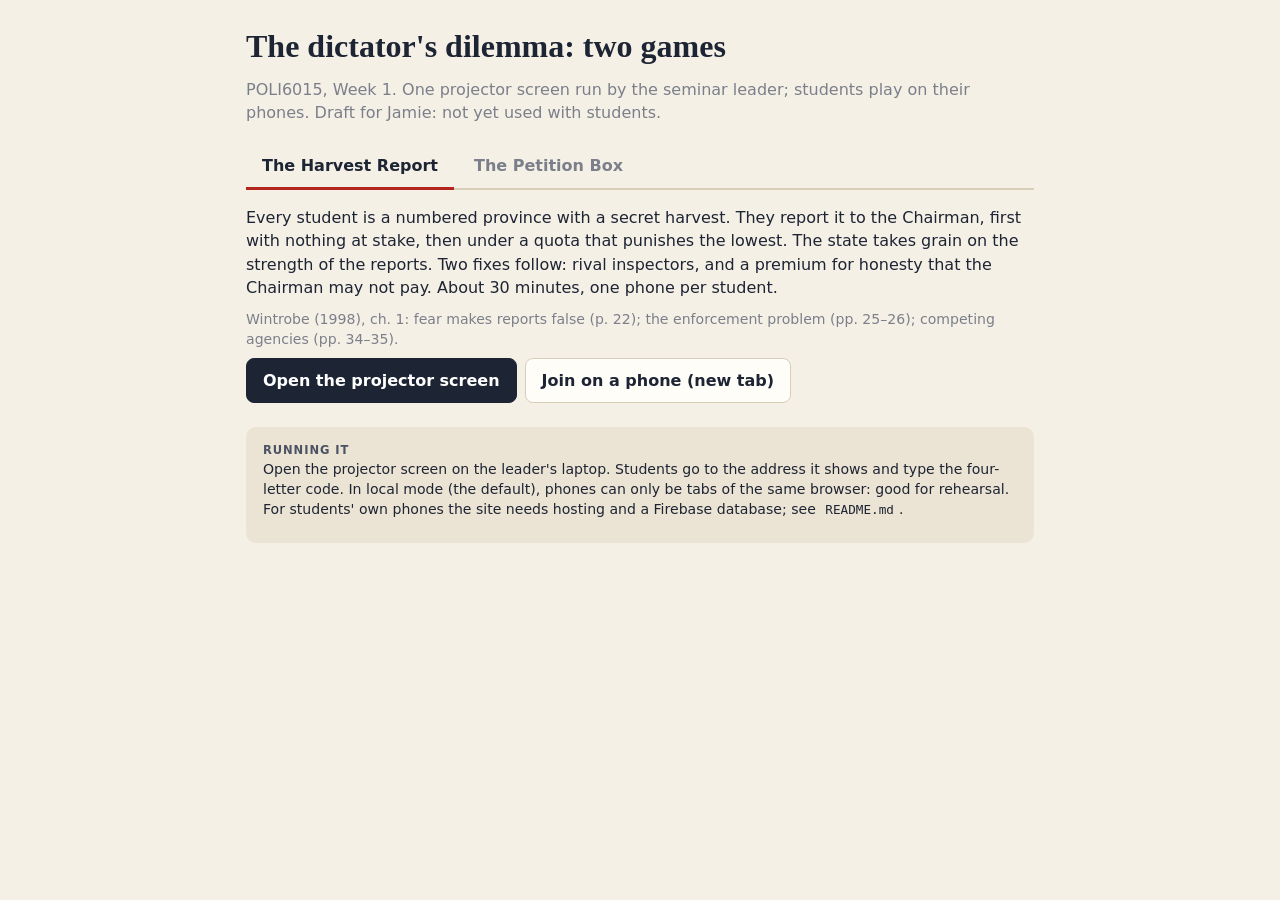
==== dilemma-games/index.html @ 718bf053 "Seize the State and the dictator's dilemma games, live mode (Firebase poli6015-games) Co-Authored-By" ====
<!doctype html>
<html lang="en-GB">
<head>
<meta charset="utf-8">
<meta name="viewport" content="width=device-width,initial-scale=1">
<title>Dictator's dilemma games</title>
<link rel="stylesheet" href="css/style.css">
</head>
<body>
<div class="wrap">
  <h1>The dictator's dilemma: two games</h1>
  <p class="muted">POLI6015, Week 1. One projector screen run by the seminar leader; students play on their phones. Draft for Jamie: not yet used with students.</p>
  <div class="tabs" role="tablist">
    <button class="tab on" data-tab="harvest" role="tab">The Harvest Report</button>
    <button class="tab" data-tab="petition" role="tab">The Petition Box</button>
  </div>
  <section class="panel" id="harvest">
    <p>Every student is a numbered province with a secret harvest. They report it to the Chairman, first with nothing at stake, then under a quota that punishes the lowest. The state takes grain on the strength of the reports. Two fixes follow: rival inspectors, and a premium for honesty that the Chairman may not pay. About 30 minutes, one phone per student.</p>
    <p class="small muted">Wintrobe (1998), ch. 1: fear makes reports false (p. 22); the enforcement problem (pp. 25–26); competing agencies (pp. 34–35).</p>
    <div class="rowc"><a class="btn primary" href="host.html?game=harvest">Open the projector screen</a><a class="btn" href="play.html" target="_blank" rel="noopener">Join on a phone (new tab)</a></div>
  </section>
  <section class="panel hidden" id="petition">
    <p>One team rules; four teams are provinces with a hidden grievance; the Police Chief has a private phone. Each year the Palace spends 8 tokens on gifts, police, petition boxes, the Chief or a Swiss account, and the provinces praise, stay silent, petition or protest. Do you open the box? About 35 minutes over four years, one phone per team plus one for the Chief.</p>
    <p class="small muted">Wintrobe (1998), ch. 1: the paradox and the subject's dilemma (p. 22); repression and loyalty (p. 33); the security forces as the main threat (p. 34); rents (p. 36); power traded for security (p. 38).</p>
    <div class="rowc"><a class="btn primary" href="host.html?game=petition">Open the projector screen</a><a class="btn" href="play.html" target="_blank" rel="noopener">Join on a phone (new tab)</a></div>
  </section>
  <div class="card flat">
    <div class="caps">Running it</div>
    <p class="small">Open the projector screen on the leader's laptop. Students go to the address it shows and type the four-letter code. In local mode (the default), phones can only be tabs of the same browser: good for rehearsal. For students' own phones the site needs hosting and a Firebase database; see <code>README.md</code>.</p>
  </div>
</div>
<script>
  document.querySelectorAll('.tab').forEach((t) => t.addEventListener('click', () => {
    document.querySelectorAll('.tab').forEach((x) => x.classList.toggle('on', x === t));
    document.querySelectorAll('.panel').forEach((p) => p.classList.toggle('hidden', p.id !== t.dataset.tab));
    try { localStorage.setItem('dg:tab', t.dataset.tab); } catch (e) {}
  }));
  try { const t = localStorage.getItem('dg:tab'); if (t) document.querySelector(`[data-tab="${t}"]`)?.click(); } catch (e) {}
</script>
</body>
</html>
---- dilemma-games/css/style.css ----
/* Week 1 dilemma games: projector and phone styles (palette from Seize the State). */
:root {
  --paper: #f5f0e6; --paper-2: #ebe3d3; --card: #fffdf8; --ink: #1d2433; --ink-soft: #4a5263; --muted: #7b7f8a;
  --line: #d8cdb9; --accent: #b3261e; --accent-soft: #f4dcd6; --gold: #a8801f; --ok: #2c7a4b; --ok-soft: #dcefe2;
  --warn: #b5641a; --warn-soft: #f6e6cf; --radius: 10px;
  --shadow: 0 1px 2px rgba(29, 36, 51, .06), 0 4px 16px rgba(29, 36, 51, .06);
  --display: Georgia, 'Times New Roman', serif; --sans: system-ui, -apple-system, 'Segoe UI', sans-serif;
}
* { box-sizing: border-box; }
html, body { margin: 0; }
body { background: var(--paper); color: var(--ink); font-family: var(--sans); font-size: 16px; line-height: 1.45; }
h1, h2, h3 { font-family: var(--display); font-weight: 600; line-height: 1.15; margin: 0 0 .4em; }
h1 { font-size: 2rem; } h2 { font-size: 1.5rem; } h3 { font-size: 1.2rem; }
p { margin: 0 0 .6em; }
code { background: var(--paper-2); padding: 1px 5px; border-radius: 4px; font-size: .9em; }
.wrap { max-width: 820px; margin: 0 auto; padding: 28px 16px; }
.muted { color: var(--muted); } .small { font-size: .88rem; } .caps { text-transform: uppercase; letter-spacing: .08em; font-size: .72rem; font-weight: 700; color: var(--ink-soft); }
.hidden { display: none !important; }
.good { color: var(--ok); } .bad { color: var(--accent); } .warn { color: var(--warn); }
.card { background: var(--card); border: 1px solid var(--line); border-radius: var(--radius); padding: 14px 16px; margin: 0 0 12px; box-shadow: var(--shadow); }
.card.flat { box-shadow: none; background: var(--paper-2); border-color: transparent; }
.card.good { border-left: 5px solid var(--ok); color: inherit; } .card.bad { border-left: 5px solid var(--accent); color: inherit; }
.btn { display: inline-flex; align-items: center; justify-content: center; gap: 6px; font: inherit; font-weight: 600; padding: 10px 16px; border-radius: 8px; border: 1px solid var(--line); background: var(--card); color: var(--ink); cursor: pointer; text-decoration: none; min-height: 44px; }
.btn:hover { border-color: var(--ink-soft); }
.btn.primary { background: var(--ink); color: #fff; border-color: var(--ink); }
.btn.ghost { background: transparent; }
.btn:disabled { opacity: .45; cursor: not-allowed; }
.btn.wide { width: 100%; margin: 6px 0; }
.link { background: none; border: 0; color: var(--accent); text-decoration: underline; cursor: pointer; font: inherit; font-size: .8rem; }
.rowc { display: flex; flex-wrap: wrap; gap: 8px; align-items: center; margin: 8px 0; }
.rowb { display: flex; justify-content: space-between; gap: 10px; align-items: center; padding: 4px 0; border-bottom: 1px dashed var(--line); }
.stack { display: flex; flex-direction: column; gap: 6px; }
.chip { display: inline-block; min-width: 2.2em; text-align: center; padding: 2px 8px; border-radius: 999px; background: var(--paper-2); font-weight: 700; margin: 2px; }
.chips.big .chip { font-size: 1.6rem; padding: 6px 16px; }
.tag { display: inline-block; font-size: .72rem; font-weight: 700; padding: 1px 7px; border-radius: 999px; background: var(--paper-2); color: var(--ink-soft); margin: 2px 4px 2px 0; }
.tag.good { background: var(--ok-soft); color: var(--ok); } .tag.bad { background: var(--accent-soft); color: var(--accent); } .tag.warn { background: var(--warn-soft); color: var(--warn); }

/* index tabs */
.tabs { display: flex; gap: 4px; border-bottom: 2px solid var(--line); margin: 20px 0 0; }
.tab { font: inherit; font-weight: 700; padding: 10px 16px; border: 0; background: none; cursor: pointer; color: var(--muted); border-bottom: 3px solid transparent; margin-bottom: -2px; }
.tab.on { color: var(--ink); border-bottom-color: var(--accent); }
.panel { padding: 16px 0; }

/* projector */
.hostbody { overflow: hidden; }
.host { display: grid; grid-template-rows: auto 1fr auto; height: 100vh; }
.host header { display: flex; justify-content: space-between; align-items: center; padding: 10px 22px; background: var(--ink); color: #fff; }
.gname { font-family: var(--display); font-size: 1.3rem; margin-right: 18px; }
.round { color: #c9cbd3; }
.hright { display: flex; align-items: center; gap: 10px; }
.host header .btn.ghost { color: #fff; border-color: #555c6c; min-height: 36px; padding: 6px 12px; }
.badge { background: var(--warn); color: #fff; font-size: .75rem; font-weight: 700; padding: 3px 8px; border-radius: 6px; }
.host main { overflow: auto; padding: 18px 26px; font-size: 1.1rem; }
.host footer { display: flex; align-items: center; gap: 12px; padding: 10px 22px; border-top: 1px solid var(--line); background: var(--card); }
.why { flex: 1; color: var(--muted); font-size: .95rem; text-align: right; }
.menu { position: fixed; inset: 0; background: rgba(29, 36, 51, .45); display: flex; align-items: flex-start; justify-content: flex-end; padding: 60px 20px; z-index: 10; }
.menu .card { width: 380px; }
.split { display: grid; grid-template-columns: 1fr 1fr; gap: 26px; }
.split.wide { grid-template-columns: 3fr 2fr; }
.join { display: flex; gap: 18px; align-items: center; }
.qr { width: 170px; height: 170px; flex: none; }
.qr svg { width: 100%; height: 100%; }
.url { font-weight: 700; word-break: break-all; font-size: 1.05rem; }
.code { display: inline-block; font-family: ui-monospace, Menlo, monospace; font-size: 2.6rem; font-weight: 800; letter-spacing: .18em; background: var(--paper-2); padding: 4px 14px; border-radius: 8px; }
.code.sm { font-size: 1rem; padding: 2px 8px; background: #2c3445; color: #fff; flex: none; white-space: nowrap; letter-spacing: .12em; }
.script { background: var(--card); border-left: 6px solid var(--accent); padding: 14px 20px; margin: 0 0 16px; border-radius: 0 var(--radius) var(--radius) 0; }
.script p { font-family: var(--display); font-size: 1.55rem; line-height: 1.3; margin: 4px 0 0; }
.provgrid { display: flex; flex-wrap: wrap; gap: 8px; margin: 12px 0; }
.prov { position: relative; width: 66px; height: 66px; border-radius: 10px; display: flex; flex-direction: column; align-items: center; justify-content: center; font-size: 1.5rem; font-weight: 800; border: 2px solid var(--line); background: var(--card); color: var(--muted); font-family: inherit; }
.prov small { font-size: .6rem; font-weight: 600; }
.prov.in { background: var(--ok-soft); border-color: var(--ok); color: var(--ok); }
.prov.insp { background: var(--warn-soft); border-color: var(--warn); color: var(--warn); }
.prov.idle { opacity: .45; }
.prov.rm { cursor: pointer; } .prov.rm b { position: absolute; top: 1px; right: 6px; font-size: .8rem; color: var(--muted); }
.stats { display: flex; flex-wrap: wrap; gap: 12px; margin: 0 0 16px; }
.stat { background: var(--card); border: 1px solid var(--line); border-radius: var(--radius); padding: 10px 18px; min-width: 150px; }
.stat .num { font-family: var(--display); font-size: 2.6rem; font-weight: 700; line-height: 1.1; }
.stat.warn .num { color: var(--warn); } .stat.bad .num { color: var(--accent); } .stat.dim { opacity: .6; }
.row2 { display: grid; grid-template-columns: 1fr 1fr; gap: 14px; }
.cards { display: grid; grid-template-columns: repeat(auto-fill, minmax(118px, 1fr)); gap: 8px; margin: 0 0 12px; }
.pcard { background: var(--card); border: 1px solid var(--line); border-radius: 8px; padding: 6px 8px; line-height: 1.3; }
.pcard .pn { font-weight: 800; font-size: 1.2rem; }
.pcard.famine { background: var(--accent-soft); border-color: var(--accent); }
.bars { display: flex; flex-direction: column; gap: 12px; }
.barrow .lab { font-weight: 700; font-size: .95rem; margin-bottom: 3px; }
.barpair { display: flex; flex-direction: column; gap: 3px; }
.bar { height: 26px; border-radius: 5px; display: flex; align-items: center; padding: 0 8px; color: #fff; font-size: .85rem; font-weight: 700; white-space: nowrap; min-width: 90px; }
.bar.rep { background: var(--warn); } .bar.tru { background: var(--ok); }
/* petition board */
.board { display: grid; grid-template-columns: 1fr 1fr; gap: 14px; margin-bottom: 14px; }
.gauge { background: var(--card); border: 1px solid var(--line); border-radius: var(--radius); padding: 10px 14px; }
.gnum { font-family: var(--display); font-size: 2.6rem; font-weight: 700; line-height: 1.1; }
.gnum small { font-size: 1rem; color: var(--muted); font-weight: 400; }
.meter { display: flex; gap: 3px; margin: 6px 0; }
.meter .cell { flex: 1; height: 14px; border-radius: 3px; background: var(--paper-2); position: relative; }
.meter.stab .cell.on { background: var(--ok); }
.meter.str .cell.on { background: var(--ink-soft); }
.meter.g .cell.on { background: var(--warn); }
.meter .cell.mark { outline: 2px solid var(--accent); outline-offset: 1px; }
.provs { display: grid; grid-template-columns: repeat(4, 1fr); gap: 10px; }
.pv { background: var(--card); border: 2px solid var(--line); border-radius: var(--radius); padding: 10px; min-height: 130px; }
.pv.protest { border-color: var(--accent); } .pv.crushed { border-color: var(--ink-soft); background: var(--paper-2); }
.pvname { font-family: var(--display); font-weight: 700; font-size: 1.25rem; }
.pvsig { font-size: 1.05rem; margin-top: 6px; }
.prompt { font-family: var(--display); font-size: 1.4rem; line-height: 1.3; }
.status { font-weight: 700; color: var(--ink-soft); }
.log { background: var(--card); border: 1px solid var(--line); border-radius: var(--radius); padding: 10px 14px; font-size: .98rem; }
.log p { margin: 0 0 6px; } .log p.bad { color: var(--accent); font-weight: 700; } .log p.warn { color: var(--warn); }
.seats { display: grid; grid-template-columns: repeat(3, 1fr); gap: 8px; margin-bottom: 12px; }
.seat { border: 2px solid var(--line); border-radius: 8px; padding: 8px 10px; display: flex; flex-direction: column; background: var(--card); }
.seat span { font-size: .85rem; color: var(--muted); } .seat.in { border-color: var(--ok); background: var(--ok-soft); }
label { display: block; margin: 6px 0; font-size: .95rem; }
select { font: inherit; padding: 4px 6px; border-radius: 6px; border: 1px solid var(--line); background: #fff; }
table.reveal { border-collapse: collapse; width: 100%; font-size: .95rem; }
table.reveal th, table.reveal td { border: 1px solid var(--line); padding: 5px 7px; text-align: left; vertical-align: top; background: var(--card); }
table.reveal td.hit { background: var(--ok-soft); } table.reveal td.miss { background: var(--accent-soft); }
/* leader sheet */
.sheetwrap table.sheet { border-collapse: collapse; width: 100%; }
.sheetwrap th, .sheetwrap td { border-bottom: 1px solid var(--line); padding: 6px; text-align: left; }
.sheetwrap input { width: 70px; font: inherit; padding: 4px; }

/* phone */
.phone { max-width: 480px; margin: 0 auto; padding: 14px 16px 40px; }
.phead { display: flex; justify-content: space-between; align-items: flex-end; gap: 10px; background: var(--ink); color: #fff; border-radius: var(--radius); padding: 12px 16px; margin-bottom: 12px; }
.phead .caps { color: #c9cbd3; }
.pnum { font-family: var(--display); font-size: 2.6rem; font-weight: 700; line-height: 1; }
.harvest { text-align: right; } .harvest .pnum { color: #f1d38a; }
.pseat { font-family: var(--display); font-size: 1.6rem; font-weight: 700; }
.mini { font-size: .85rem; color: #c9cbd3; text-align: right; }
.pbody { font-size: 1.02rem; }
.keypad { display: grid; grid-template-columns: repeat(5, 1fr); gap: 8px; margin: 10px 0; }
.key { font: inherit; font-size: 1.35rem; font-weight: 800; height: 54px; border-radius: 10px; border: 2px solid var(--line); background: var(--card); color: var(--ink); cursor: pointer; }
.key.on { background: var(--ink); color: #fff; border-color: var(--ink); }
.codein { font: inherit; font-family: ui-monospace, Menlo, monospace; font-size: 2.2rem; letter-spacing: .3em; text-transform: uppercase; width: 100%; padding: 10px; border-radius: 8px; border: 2px solid var(--line); text-align: center; margin-bottom: 8px; }
.griev { background: var(--card); border: 1px solid var(--line); border-radius: var(--radius); padding: 10px 14px; margin-bottom: 8px; }
.btn.sig { flex-direction: column; align-items: flex-start; text-align: left; }
.btn.sig span { font-weight: 400; font-size: .85rem; }
.btn.sig.primary span { color: #dfe1e8; }
.prow { border-bottom: 1px solid var(--line); padding: 8px 0; }
.ctl { display: flex; align-items: center; gap: 8px; margin: 4px 0; }
.ctl span { flex: 1; font-size: .92rem; }
.ctl b { min-width: 1.4em; text-align: center; }
.pm { font: inherit; font-weight: 800; width: 38px; height: 38px; border-radius: 8px; border: 1px solid var(--line); background: var(--card); cursor: pointer; }
.btn.sm2 { min-width: 54px; }
.tog { display: flex; align-items: center; gap: 8px; font-size: .92rem; margin: 4px 0; }
.tog input { width: 20px; height: 20px; }
.tokens { font-size: 1.1rem; margin: 10px 0 4px; } .tokens.bad { color: var(--accent); }

@media (max-width: 900px) {
  .hostbody { overflow: auto; } .host { height: auto; min-height: 100vh; }
  .split, .split.wide, .row2, .board { grid-template-columns: 1fr; }
  .provs { grid-template-columns: repeat(2, 1fr); }
  .join { flex-direction: column; align-items: flex-start; }
}
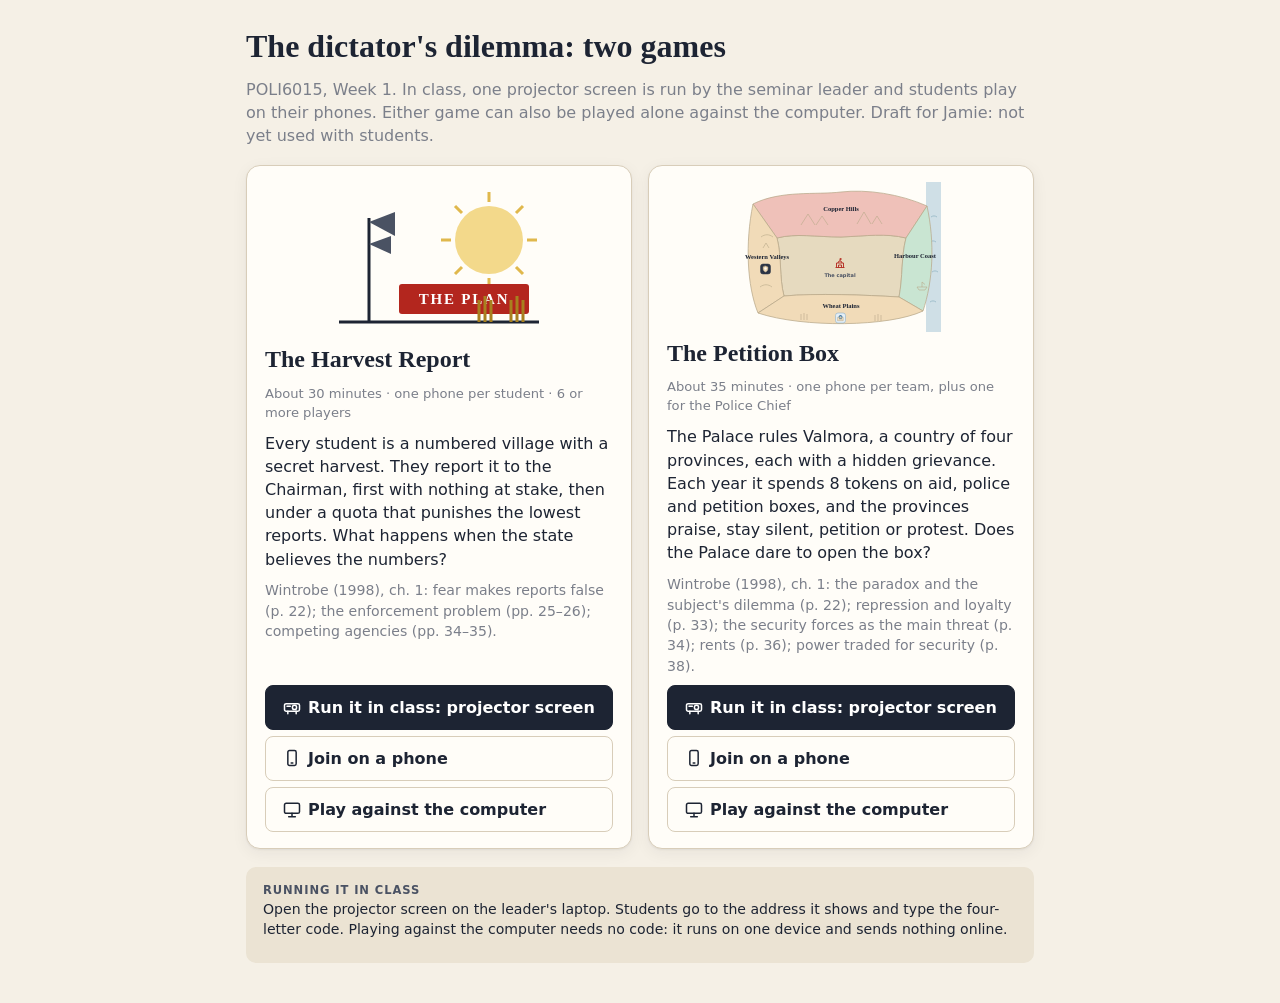
==== commit 5319efeb: "Dilemma games: redesigned screens, play against the computer, end-of-game fix Illustrated screens an" ====
--- a/dilemma-games/index.html
+++ b/dilemma-games/index.html
@@ -9,33 +9,43 @@
 <body>
 <div class="wrap">
   <h1>The dictator's dilemma: two games</h1>
-  <p class="muted">POLI6015, Week 1. One projector screen run by the seminar leader; students play on their phones. Draft for Jamie: not yet used with students.</p>
-  <div class="tabs" role="tablist">
-    <button class="tab on" data-tab="harvest" role="tab">The Harvest Report</button>
-    <button class="tab" data-tab="petition" role="tab">The Petition Box</button>
+  <p class="muted">POLI6015, Week 1. In class, one projector screen is run by the seminar leader and students play on their phones. Either game can also be played alone against the computer. Draft for Jamie: not yet used with students.</p>
+  <div class="hero">
+    <div class="gcard">
+      <div id="art-harvest"></div>
+      <h2>The Harvest Report</h2>
+      <p class="meta">About 30 minutes · one phone per student · 6 or more players</p>
+      <p>Every student is a numbered village with a secret harvest. They report it to the Chairman, first with nothing at stake, then under a quota that punishes the lowest reports. What happens when the state believes the numbers?</p>
+      <p class="small muted">Wintrobe (1998), ch. 1: fear makes reports false (p. 22); the enforcement problem (pp. 25–26); competing agencies (pp. 34–35).</p>
+      <div class="acts">
+        <a class="btn primary" href="host.html?game=harvest"><span data-ic="projector"></span>Run it in class: projector screen</a>
+        <a class="btn" href="play.html" target="_blank" rel="noopener"><span data-ic="phone"></span>Join on a phone</a>
+        <a class="btn" href="solo.html?game=harvest"><span data-ic="computer"></span>Play against the computer</a>
+      </div>
+    </div>
+    <div class="gcard">
+      <div id="art-petition"></div>
+      <h2>The Petition Box</h2>
+      <p class="meta">About 35 minutes · one phone per team, plus one for the Police Chief</p>
+      <p>The Palace rules Valmora, a country of four provinces, each with a hidden grievance. Each year it spends 8 tokens on aid, police and petition boxes, and the provinces praise, stay silent, petition or protest. Does the Palace dare to open the box?</p>
+      <p class="small muted">Wintrobe (1998), ch. 1: the paradox and the subject's dilemma (p. 22); repression and loyalty (p. 33); the security forces as the main threat (p. 34); rents (p. 36); power traded for security (p. 38).</p>
+      <div class="acts">
+        <a class="btn primary" href="host.html?game=petition"><span data-ic="projector"></span>Run it in class: projector screen</a>
+        <a class="btn" href="play.html" target="_blank" rel="noopener"><span data-ic="phone"></span>Join on a phone</a>
+        <a class="btn" href="solo.html?game=petition"><span data-ic="computer"></span>Play against the computer</a>
+      </div>
+    </div>
   </div>
-  <section class="panel" id="harvest">
-    <p>Every student is a numbered province with a secret harvest. They report it to the Chairman, first with nothing at stake, then under a quota that punishes the lowest. The state takes grain on the strength of the reports. Two fixes follow: rival inspectors, and a premium for honesty that the Chairman may not pay. About 30 minutes, one phone per student.</p>
-    <p class="small muted">Wintrobe (1998), ch. 1: fear makes reports false (p. 22); the enforcement problem (pp. 25–26); competing agencies (pp. 34–35).</p>
-    <div class="rowc"><a class="btn primary" href="host.html?game=harvest">Open the projector screen</a><a class="btn" href="play.html" target="_blank" rel="noopener">Join on a phone (new tab)</a></div>
-  </section>
-  <section class="panel hidden" id="petition">
-    <p>One team rules; four teams are provinces with a hidden grievance; the Police Chief has a private phone. Each year the Palace spends 8 tokens on gifts, police, petition boxes, the Chief or a Swiss account, and the provinces praise, stay silent, petition or protest. Do you open the box? About 35 minutes over four years, one phone per team plus one for the Chief.</p>
-    <p class="small muted">Wintrobe (1998), ch. 1: the paradox and the subject's dilemma (p. 22); repression and loyalty (p. 33); the security forces as the main threat (p. 34); rents (p. 36); power traded for security (p. 38).</p>
-    <div class="rowc"><a class="btn primary" href="host.html?game=petition">Open the projector screen</a><a class="btn" href="play.html" target="_blank" rel="noopener">Join on a phone (new tab)</a></div>
-  </section>
   <div class="card flat">
-    <div class="caps">Running it</div>
-    <p class="small">Open the projector screen on the leader's laptop. Students go to the address it shows and type the four-letter code. In local mode (the default), phones can only be tabs of the same browser: good for rehearsal. For students' own phones the site needs hosting and a Firebase database; see <code>README.md</code>.</p>
+    <div class="caps">Running it in class</div>
+    <p class="small">Open the projector screen on the leader's laptop. Students go to the address it shows and type the four-letter code. Playing against the computer needs no code: it runs on one device and sends nothing online.</p>
   </div>
 </div>
-<script>
-  document.querySelectorAll('.tab').forEach((t) => t.addEventListener('click', () => {
-    document.querySelectorAll('.tab').forEach((x) => x.classList.toggle('on', x === t));
-    document.querySelectorAll('.panel').forEach((p) => p.classList.toggle('hidden', p.id !== t.dataset.tab));
-    try { localStorage.setItem('dg:tab', t.dataset.tab); } catch (e) {}
-  }));
-  try { const t = localStorage.getItem('dg:tab'); if (t) document.querySelector(`[data-tab="${t}"]`)?.click(); } catch (e) {}
+<script type="module">
+  import { icon, chairmanScene, valmoraMap } from './js/art.js';
+  document.getElementById('art-harvest').innerHTML = chairmanScene();
+  document.getElementById('art-petition').innerHTML = valmoraMap({ prov: { north: { mood: 'H' }, south: { mood: 'M', box: true }, east: { mood: 'L' }, west: { mood: 'M', police: true } } });
+  document.querySelectorAll('[data-ic]').forEach((el) => { el.outerHTML = icon(el.dataset.ic); });
 </script>
 </body>
 </html>
--- a/dilemma-games/css/style.css
+++ b/dilemma-games/css/style.css
@@ -152,3 +152,191 @@
   .provs { grid-template-columns: repeat(2, 1fr); }
   .join { flex-direction: column; align-items: flex-start; }
 }
+
+/* ===== 2026-11-25 redesign: drawings, steps, plain-language explanations ===== */
+:root { --calm: #2c7a4b; --calm-soft: #dcefe2; --restless: #b5641a; --restless-soft: #f6e6cf; --angry: #b3261e; --angry-soft: #f4dcd6;
+  --sea: #cfdfe6; --land: #efe6d2; --land-2: #e6dabf; --grain: #a8801f; --grain-soft: #f3e6bf; }
+.ic { width: 1.25em; height: 1.25em; vertical-align: -0.25em; flex: none; }
+.ic.lg { width: 2.2em; height: 2.2em; } .ic.xl { width: 3em; height: 3em; }
+
+/* steps */
+.stepper { list-style: none; display: flex; flex-wrap: wrap; gap: 4px 14px; padding: 0; margin: 0 0 12px; font-size: .82rem; color: var(--muted); }
+.stepper li { display: flex; align-items: center; gap: 5px; }
+.stepper li span { display: inline-flex; width: 20px; height: 20px; border-radius: 50%; align-items: center; justify-content: center; border: 1.5px solid var(--line); font-weight: 700; font-size: .72rem; }
+.stepper li.done { color: var(--ink-soft); } .stepper li.done span { background: var(--paper-2); }
+.stepper li.on { color: var(--ink); font-weight: 700; } .stepper li.on span { background: var(--accent); border-color: var(--accent); color: #fff; }
+
+/* explanation banner */
+.explain { display: flex; gap: 16px; align-items: flex-start; background: var(--card); border: 1px solid var(--line); border-radius: var(--radius); padding: 14px 18px; margin: 0 0 14px; box-shadow: var(--shadow); }
+.explain h2 { font-size: 1.45rem; } .explain p { margin: 0 0 6px; }
+.exart { flex: none; width: 150px; } .exart .scene { width: 100%; height: auto; }
+.exrow { display: grid; grid-template-columns: 1fr 1fr; gap: 14px; margin-top: 8px; padding-top: 8px; border-top: 1px dashed var(--line); }
+.exrow p { font-size: .98rem; }
+.host .explain p { font-size: 1.15rem; }
+
+/* before -> after */
+.chg { display: flex; flex-wrap: wrap; align-items: baseline; gap: 4px 10px; padding: 6px 0; border-bottom: 1px dashed var(--line); }
+.chl { font-weight: 600; } .chv { font-variant-numeric: tabular-nums; } .chw { flex-basis: 100%; font-size: .86rem; color: var(--muted); }
+.upv { color: var(--accent); } .downv { color: var(--ok); }
+.chg.good .upv { color: var(--ok); } .chg.good .downv { color: var(--accent); }
+
+/* moods */
+.mood { display: inline-flex; align-items: center; gap: 5px; font-weight: 700; padding: 2px 10px; border-radius: 999px; font-size: .9rem; }
+.mood.L { background: var(--calm-soft); color: var(--calm); } .mood.M { background: var(--restless-soft); color: var(--restless); } .mood.H { background: var(--angry-soft); color: var(--angry); }
+.moodscale { display: grid; grid-template-columns: 4fr 3fr 4fr; gap: 4px; margin: 6px 0; font-size: .78rem; text-align: center; font-weight: 700; }
+.moodscale div { padding: 5px 0; border-radius: 6px; opacity: .55; }
+.moodscale .L { background: var(--calm-soft); color: var(--calm); } .moodscale .M { background: var(--restless-soft); color: var(--restless); } .moodscale .H { background: var(--angry-soft); color: var(--angry); }
+.moodscale .on { opacity: 1; outline: 2px solid currentColor; }
+.gauge10 { display: grid; grid-template-columns: repeat(11, 1fr); gap: 2px; margin: 4px 0; }
+.gauge10 span { height: 12px; border-radius: 3px; background: var(--paper-2); }
+.gauge10 span.L { background: var(--calm); } .gauge10 span.M { background: var(--restless); } .gauge10 span.H { background: var(--angry); }
+.gauge10 span.off { opacity: .18; }
+
+/* the map */
+.map { width: 100%; height: auto; display: block; }
+.map .sea { fill: var(--sea); } .map .wave { stroke: #8fb3c2; stroke-width: 1.5; fill: none; }
+.map .region path:first-child { fill: var(--land); stroke: #b9a98a; stroke-width: 1.5; }
+.map .region.centre path { fill: var(--land-2); }
+.map .region .decor { fill: none; stroke: #b9a98a; stroke-width: 1.2; }
+.map .region.protest path:first-child { fill: #f1c9c2; } .map .region.crushed path:first-child { fill: #d9d6cf; }
+.map .region.petition path:first-child { fill: #d7e6f1; }
+.map .region.mood-L path:first-child { fill: #c9e5d2; } .map .region.mood-M path:first-child { fill: #f1dbb8; } .map .region.mood-H path:first-child { fill: #efc1b9; }
+.map .region.dim { opacity: .5; } .map .region.you path:first-child { stroke: var(--ink); stroke-width: 3; }
+.map .rname { font-family: var(--display); font-size: 13px; font-weight: 700; fill: var(--ink); }
+.map .rnote { font-size: 10px; fill: var(--calm); font-weight: 700; }
+.map .cname { font-size: 10px; fill: var(--ink-soft); font-weight: 700; }
+.map .capicon { stroke: var(--accent); fill: none; stroke-width: 1.8; }
+.map .badge rect { fill: #fff; stroke: var(--line); }
+.map .badge g { stroke: var(--ink-soft); fill: none; stroke-width: 2.2; stroke-linecap: round; stroke-linejoin: round; }
+.map .b-police rect { fill: #2c3445; stroke: #2c3445; } .map .b-police g { stroke: #fff; }
+.map .b-box rect { fill: #e3eef6; stroke: #7ea6c2; } .map .b-box g { stroke: #2f6690; }
+.map .b-pending rect { fill: var(--warn-soft); stroke: var(--warn); } .map .b-pending g { stroke: var(--warn); }
+.map .b-aid rect { fill: var(--calm-soft); stroke: var(--calm); } .map .b-aid g { stroke: var(--calm); }
+.map .b-protest rect { fill: var(--angry); stroke: var(--angry); } .map .b-protest g { stroke: #fff; }
+.map .b-petition rect { fill: #2f6690; stroke: #2f6690; } .map .b-petition g { stroke: #fff; }
+.mapkey { display: flex; flex-wrap: wrap; gap: 6px 14px; font-size: .8rem; color: var(--ink-soft); margin: 6px 0 0; }
+.mapkey span { display: inline-flex; align-items: center; gap: 4px; }
+
+/* scene illustrations */
+.scene .sun { fill: #f3d98b; } .scene .rays { stroke: #e0b84c; stroke-width: 3; }
+.scene .pole, .scene .ground { stroke: var(--ink); stroke-width: 3; fill: none; }
+.scene .horn { fill: var(--ink-soft); } .scene .banner { fill: var(--accent); }
+.scene .bantext { fill: #fff; font-family: var(--display); font-size: 15px; font-weight: 700; letter-spacing: .12em; }
+.scene .wheat { stroke: var(--grain); stroke-width: 3; }
+.scene .wall { fill: #efe3c8; stroke: var(--ink-soft); stroke-width: 2; } .scene .roof { fill: #d8c49a; stroke: var(--ink-soft); stroke-width: 2; }
+.scene .dome { fill: #c9a656; stroke: var(--ink-soft); stroke-width: 2; } .scene .flag { stroke: var(--accent); stroke-width: 3; fill: var(--accent); }
+.scene .col { stroke: var(--ink-soft); stroke-width: 4; } .scene .door { fill: var(--ink-soft); }
+.scene .guard { fill: #2c3445; }
+
+/* palace move cards */
+.mv { display: grid; grid-template-columns: auto 1fr auto; gap: 10px; align-items: start; padding: 10px 0; border-top: 1px solid var(--line); }
+.mv .ic { width: 28px; height: 28px; margin-top: 2px; }
+.mv h4 { margin: 0; font-size: 1rem; } .mv .cost { font-size: .8rem; font-weight: 700; color: var(--ink-soft); }
+.mv p { margin: 2px 0 0; font-size: .88rem; color: var(--ink-soft); } .mv p.risk { color: var(--accent); }
+.mv .ctrl { display: flex; align-items: center; gap: 6px; }
+.mv .ctrl b { min-width: 1.4em; text-align: center; font-size: 1.1rem; }
+.sw { font: inherit; font-weight: 700; padding: 8px 12px; border-radius: 8px; border: 1px solid var(--line); background: var(--card); cursor: pointer; min-width: 64px; }
+.sw.on { background: var(--ink); color: #fff; border-color: var(--ink); }
+.mv.aid .ic { color: var(--calm); } .mv.police .ic { color: #2c3445; } .mv.box .ic, .mv.answer .ic { color: #2f6690; }
+.mv.coin .ic { color: var(--gold); } .mv.plane .ic { color: var(--ink-soft); } .mv.eye .ic { color: var(--accent); }
+.pcardp { background: var(--card); border: 1px solid var(--line); border-radius: var(--radius); padding: 12px 14px; margin: 0 0 12px; }
+.pcardp h3 { display: flex; align-items: center; gap: 8px; margin: 0; }
+.evid { font-size: .86rem; color: var(--ink-soft); margin: 2px 0 4px; }
+.budget { position: sticky; bottom: 0; background: var(--paper); padding: 10px 0 6px; border-top: 2px solid var(--line); z-index: 2; }
+.budget .tokrow { display: flex; gap: 4px; margin: 4px 0 8px; } .budget .tok { flex: 1; height: 14px; border-radius: 4px; background: var(--gold); }
+.budget .tok.used { background: var(--paper-2); } .budget .tok.over { background: var(--accent); }
+.preview { font-size: .9rem; margin: 4px 0; }
+
+/* signal cards */
+.sigc { display: grid; grid-template-columns: auto 1fr; gap: 4px 12px; text-align: left; width: 100%; font: inherit; padding: 12px 14px; border-radius: var(--radius); border: 2px solid var(--line); background: var(--card); cursor: pointer; margin: 0 0 8px; color: var(--ink); }
+.sigc .ic { width: 30px; height: 30px; grid-row: span 2; margin-top: 2px; }
+.sigc b { font-size: 1.05rem; } .sigc span { font-size: .88rem; color: var(--ink-soft); }
+.sigc.on { border-color: var(--ink); background: var(--paper-2); box-shadow: inset 0 0 0 1px var(--ink); }
+.sigc:disabled { opacity: .45; cursor: not-allowed; }
+.sigc.protest .ic { color: var(--angry); } .sigc.petition .ic { color: #2f6690; } .sigc.praise .ic { color: var(--gold); } .sigc.silence .ic { color: var(--ink-soft); }
+
+/* story cards */
+.story { display: flex; gap: 12px; align-items: flex-start; border-radius: var(--radius); padding: 10px 14px; margin: 0 0 10px; background: var(--paper-2); }
+.story .ic { width: 34px; height: 34px; flex: none; }
+.story.bad { background: var(--angry-soft); } .story.bad .ic { color: var(--angry); }
+.story.good { background: var(--calm-soft); } .story.good .ic { color: var(--calm); }
+.story.warn { background: var(--restless-soft); } .story.warn .ic { color: var(--restless); }
+.story p { margin: 0; } .story .st { font-weight: 700; }
+
+/* projector narrative */
+.happen { background: var(--card); border: 1px solid var(--line); border-radius: var(--radius); padding: 10px 16px; }
+.happen .row { display: flex; gap: 10px; align-items: flex-start; padding: 7px 0; border-bottom: 1px dashed var(--line); font-size: 1.05rem; }
+.happen .row:last-child { border-bottom: 0; } .happen .row .ic { width: 26px; height: 26px; margin-top: 1px; }
+.happen .row.bad .ic { color: var(--angry); } .happen .row.good .ic { color: var(--calm); } .happen .row.warn .ic { color: var(--restless); }
+details.raw { margin-top: 8px; font-size: .9rem; } details.raw summary { cursor: pointer; color: var(--muted); }
+.gauges { display: grid; grid-template-columns: 1fr 1fr; gap: 12px; margin: 0 0 12px; }
+.gauge h4 { display: flex; align-items: center; gap: 6px; margin: 0; font-size: 1rem; }
+.gauge .gnote { font-size: .84rem; color: var(--ink-soft); }
+
+/* harvest village tiles */
+.vgrid { display: grid; grid-template-columns: repeat(auto-fill, minmax(74px, 1fr)); gap: 8px; margin: 10px 0; }
+.vt { position: relative; background: var(--card); border: 2px solid var(--line); border-radius: 10px; padding: 4px 4px 6px; text-align: center; color: var(--muted); }
+.vt svg { width: 100%; height: 34px; display: block; }
+.vt .vground { stroke: #b9a98a; stroke-width: 2; } .vt .vhouse { fill: var(--land); stroke: #8a7a5a; stroke-width: 2; } .vt .vdoor { fill: #8a7a5a; }
+.vt .vwheat { stroke: var(--grain); stroke-width: 2; fill: none; }
+.vt b { display: block; font-size: 1.2rem; color: var(--ink); line-height: 1.1; } .vt small { display: block; font-size: .66rem; font-weight: 700; }
+.vt.in { border-color: var(--ok); background: var(--ok-soft); } .vt.in small { color: var(--ok); }
+.vt.wait { opacity: .55; }
+.vt.low { border-color: var(--accent); background: var(--accent-soft); } .vt.low small { color: var(--accent); }
+.vt.high { border-color: var(--gold); background: var(--grain-soft); } .vt.high small { color: var(--gold); }
+.vt.famine { border-color: var(--ink); background: #e2dccf; } .vt.famine .vwheat { stroke: #b4a98f; } .vt.famine small { color: var(--ink); }
+.vt.insp { border-color: #2f6690; background: #e3eef6; } .vt.insp small { color: #2f6690; }
+.vt.caught { border-color: var(--accent); background: var(--accent-soft); }
+.vt.premium { border-color: var(--ok); background: var(--ok-soft); }
+.vkey { display: flex; flex-wrap: wrap; gap: 6px 14px; font-size: .8rem; color: var(--ink-soft); }
+.vkey i { display: inline-block; width: 12px; height: 12px; border-radius: 3px; border: 2px solid; vertical-align: -1px; margin-right: 4px; }
+.sacks { display: flex; flex-wrap: wrap; gap: 2px; margin: 6px 0; color: var(--grain); }
+.sacks .ic { width: 26px; height: 26px; } .sacks .ic.gone { color: #c8bda6; }
+.bigcard { display: flex; align-items: center; gap: 12px; background: var(--grain-soft); border: 2px solid var(--grain); border-radius: var(--radius); padding: 10px 14px; margin: 0 0 12px; }
+.bigcard .num { font-family: var(--display); font-size: 2.6rem; font-weight: 700; color: #6f5413; line-height: 1; }
+.bigcard p { margin: 0; font-size: .9rem; }
+.stakes { display: grid; grid-template-columns: 1fr 1fr; gap: 8px; margin: 8px 0 12px; }
+.stakes div { border-radius: 8px; padding: 8px 10px; font-size: .9rem; }
+.stakes .lo { background: var(--accent-soft); } .stakes .hi { background: var(--grain-soft); }
+.glossary { font-size: .88rem; } .glossary dt { font-weight: 700; margin-top: 6px; } .glossary dd { margin: 0 0 2px; color: var(--ink-soft); }
+
+/* index */
+.hero { display: grid; grid-template-columns: 1fr 1fr; gap: 16px; margin: 18px 0; }
+.gcard { background: var(--card); border: 1px solid var(--line); border-radius: 14px; padding: 16px 18px; box-shadow: var(--shadow); display: flex; flex-direction: column; }
+.gcard .scene, .gcard .map { width: 100%; height: 150px; margin-bottom: 8px; }
+.gcard .acts { margin-top: auto; display: flex; flex-direction: column; gap: 6px; }
+.gcard .acts .btn { justify-content: flex-start; }
+.gcard .meta { font-size: .82rem; color: var(--muted); margin: 0 0 10px; }
+
+/* play against the computer */
+.solo { max-width: 1180px; margin: 0 auto; padding: 14px 16px 60px; }
+.solo .top { display: flex; justify-content: space-between; align-items: center; gap: 10px; background: var(--ink); color: #fff; border-radius: var(--radius); padding: 10px 16px; margin-bottom: 12px; }
+.solo .top .gname { font-size: 1.2rem; }
+.solo .top a, .solo .top button { color: #fff; border-color: #555c6c; background: transparent; min-height: 36px; padding: 6px 12px; }
+.solo .cols { display: grid; grid-template-columns: 3fr 2fr; gap: 18px; align-items: start; }
+.solo .cols > div:last-child { position: sticky; top: 10px; }
+.solo .youpane { background: var(--paper-2); border-radius: 14px; padding: 10px; }
+.solo .youpane .caps { margin: 2px 4px 6px; }
+.solo .next { display: flex; gap: 10px; align-items: center; margin: 12px 0; }
+.solo .next .why { text-align: left; }
+.solo .board-wrap { font-size: 1rem; }
+.solo .board-wrap .explain p { font-size: 1rem; }
+.rolepick { display: grid; grid-template-columns: repeat(auto-fit, minmax(200px, 1fr)); gap: 10px; }
+.rolepick .btn { flex-direction: column; align-items: flex-start; text-align: left; min-height: 90px; }
+.rolepick .btn span { font-weight: 400; font-size: .85rem; color: var(--ink-soft); }
+
+@media (max-width: 900px) {
+  .hero, .gauges, .exrow, .solo .cols { grid-template-columns: 1fr; }
+  .solo .cols > div:last-child { position: static; order: -1; }
+  .exart { display: none; }
+}
+
+/* Harvest Report additions (2026-11-25) */
+.say { font-family: var(--display); font-size: 1.2rem; line-height: 1.35; margin: 4px 0 8px; }
+.vbtn { all: unset; cursor: pointer; display: block; }
+.vbtn:hover .vt { border-color: var(--accent); }
+
+.solo .board-wrap .split, .solo .board-wrap .split.wide { grid-template-columns: 1fr 1fr; }
+@media (max-width: 900px) { .solo .board-wrap .split, .solo .board-wrap .split.wide { grid-template-columns: 1fr; } }
+.solo .cols > div, .split > div { min-width: 0; }
+.solo .board-wrap table { display: block; overflow-x: auto; }
